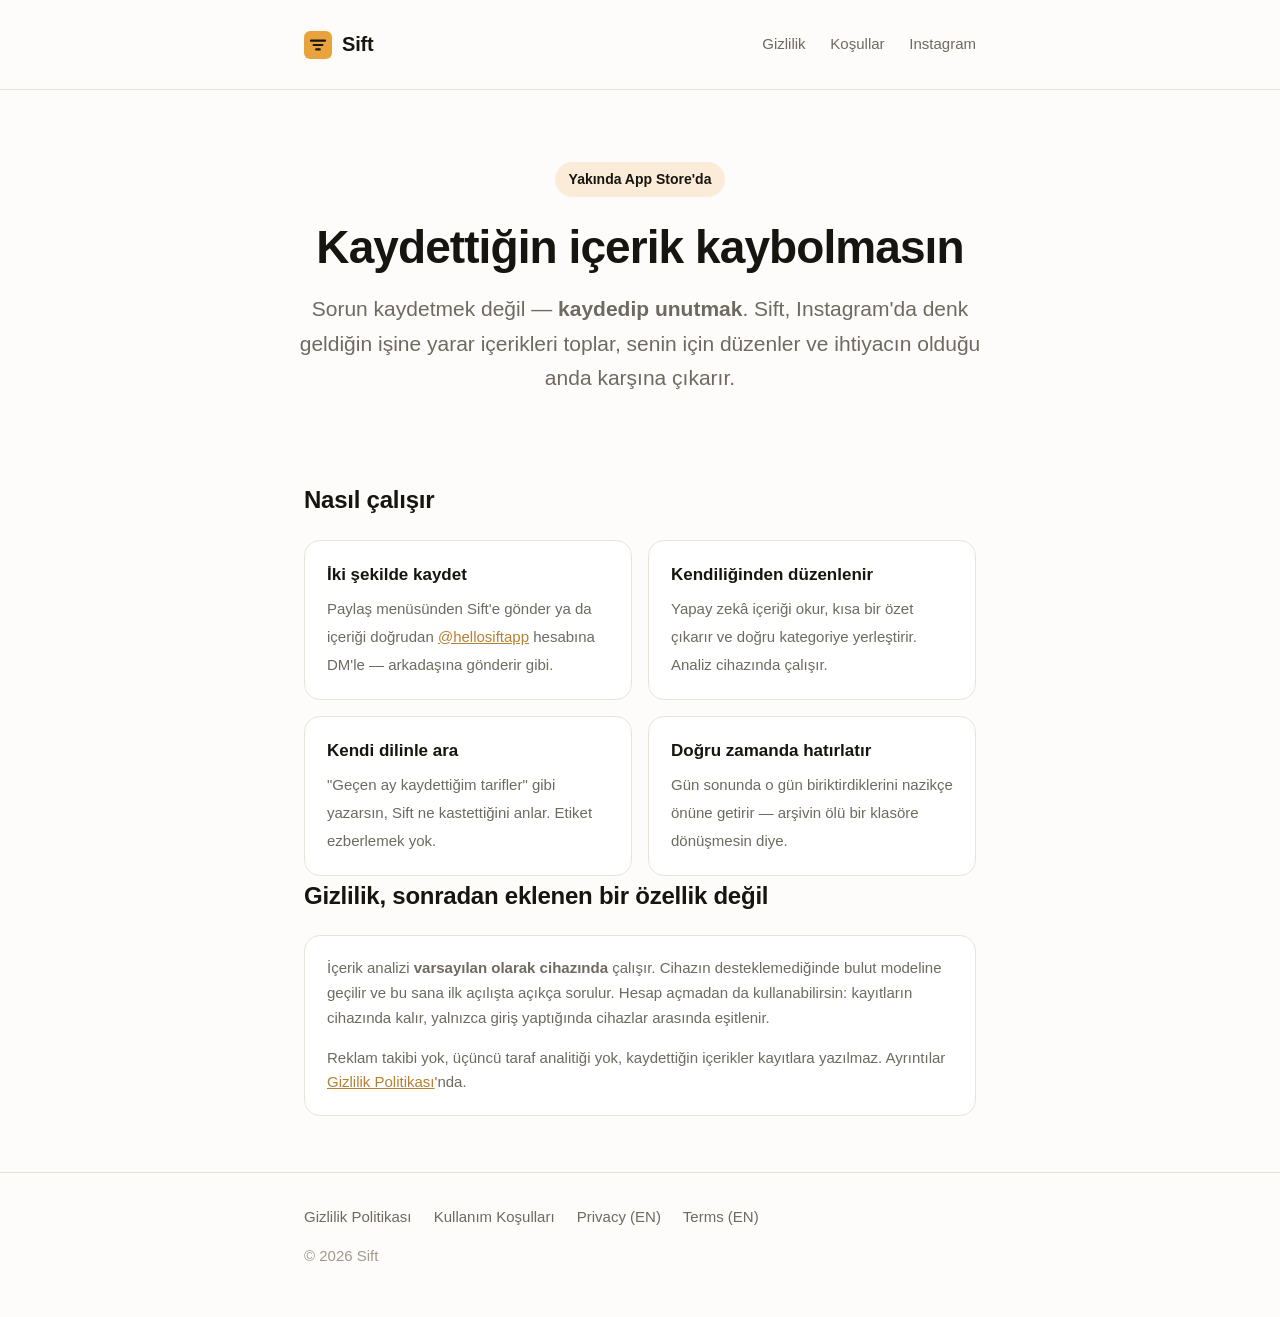
==== index.html @ 20af471c "feat: add Sift public site with privacy policy and terms Static landing page plus the legal document" ====
<!doctype html>
<html lang="tr">
<head>
<meta charset="utf-8">
<meta name="viewport" content="width=device-width, initial-scale=1">
<title>Sift — Kaydettiğin içerik kaybolmasın</title>
<meta name="description" content="Sift, Instagram'da kaydettiğin içerikleri cihazında yapay zekâ ile düzenleyen ve doğru zamanda karşına çıkaran kişisel içerik asistanı.">
<link rel="icon" href="favicon.svg" type="image/svg+xml">
<link rel="stylesheet" href="style.css">
</head>
<body>

<header class="site">
  <div class="wrap">
    <a class="brand" href="./">
      <svg viewBox="0 0 64 64" aria-hidden="true">
        <rect width="64" height="64" rx="14" fill="#e8a33d"/>
        <path d="M16 22h32M22 32h20M28 42h8" stroke="#17150f" stroke-width="5"
              stroke-linecap="round" fill="none"/>
      </svg>
      Sift
    </a>
    <nav class="site">
      <a href="privacy.html">Gizlilik</a>
      <a href="terms.html">Koşullar</a>
      <a href="https://www.instagram.com/hellosiftapp/">Instagram</a>
    </nav>
  </div>
</header>

<main>
  <div class="hero wrap">
    <span class="badge">Yakında App Store'da</span>
    <h1>Kaydettiğin içerik kaybolmasın</h1>
    <p class="lede">
      Sorun kaydetmek değil — <strong>kaydedip unutmak</strong>. Sift, Instagram'da
      denk geldiğin işine yarar içerikleri toplar, senin için düzenler ve
      ihtiyacın olduğu anda karşına çıkarır.
    </p>
  </div>

  <section class="wrap">
    <h2>Nasıl çalışır</h2>
    <ul class="features">
      <li>
        <strong>İki şekilde kaydet</strong>
        <span>Paylaş menüsünden Sift'e gönder ya da içeriği doğrudan
          <a href="https://www.instagram.com/hellosiftapp/">@hellosiftapp</a>
          hesabına DM'le — arkadaşına gönderir gibi.</span>
      </li>
      <li>
        <strong>Kendiliğinden düzenlenir</strong>
        <span>Yapay zekâ içeriği okur, kısa bir özet çıkarır ve doğru kategoriye
          yerleştirir. Analiz cihazında çalışır.</span>
      </li>
      <li>
        <strong>Kendi dilinle ara</strong>
        <span>"Geçen ay kaydettiğim tarifler" gibi yazarsın, Sift ne kastettiğini
          anlar. Etiket ezberlemek yok.</span>
      </li>
      <li>
        <strong>Doğru zamanda hatırlatır</strong>
        <span>Gün sonunda o gün biriktirdiklerini nazikçe önüne getirir —
          arşivin ölü bir klasöre dönüşmesin diye.</span>
      </li>
    </ul>
  </section>

  <section class="wrap">
    <h2>Gizlilik, sonradan eklenen bir özellik değil</h2>
    <div class="note">
      <p style="margin-top:0">
        İçerik analizi <strong>varsayılan olarak cihazında</strong> çalışır.
        Cihazın desteklemediğinde bulut modeline geçilir ve bu sana ilk açılışta
        açıkça sorulur. Hesap açmadan da kullanabilirsin: kayıtların cihazında
        kalır, yalnızca giriş yaptığında cihazlar arasında eşitlenir.
      </p>
      <p style="margin-bottom:0">
        Reklam takibi yok, üçüncü taraf analitiği yok, kaydettiğin içerikler
        kayıtlara yazılmaz. Ayrıntılar
        <a href="privacy.html">Gizlilik Politikası</a>'nda.
      </p>
    </div>
  </section>
</main>

<footer class="site">
  <div class="wrap">
    <a href="privacy.html">Gizlilik Politikası</a>
    <a href="terms.html">Kullanım Koşulları</a>
    <a href="privacy.en.html">Privacy (EN)</a>
    <a href="terms.en.html">Terms (EN)</a>
    <div class="copyright">© 2026 Sift</div>
  </div>
</footer>

</body>
</html>
---- style.css ----
/* Sift — shared styles. Palette mirrors the app's design tokens
   (SiftKit/Sources/SiftDesignSystem/Resources/Colors.xcassets). */

:root {
  --accent: #e8a33d;
  --canvas: #fdfcfa;
  --surface: #ffffff;
  --text-primary: #17150f;
  --text-secondary: #6e6a61;
  --text-tertiary: #a09a8e;
  --separator: #e8e3da;
  --radius: 16px;
  --max-width: 720px;
}

@media (prefers-color-scheme: dark) {
  :root {
    --accent: #ffc15e;
    --canvas: #0e0d0b;
    --surface: #1a1815;
    --text-primary: #f7f5f1;
    --text-secondary: #a8a29a;
    --text-tertiary: #736e66;
    --separator: #2c2924;
  }
}

*,
*::before,
*::after {
  box-sizing: border-box;
}

html {
  -webkit-text-size-adjust: 100%;
}

body {
  margin: 0;
  padding: 0;
  background: var(--canvas);
  color: var(--text-primary);
  font-family: -apple-system, BlinkMacSystemFont, "Segoe UI", Roboto,
    "Helvetica Neue", Arial, sans-serif;
  font-size: 17px;
  line-height: 1.65;
  -webkit-font-smoothing: antialiased;
}

.wrap {
  max-width: var(--max-width);
  margin: 0 auto;
  padding: 0 24px;
}

/* Header */

header.site {
  padding: 28px 0;
  border-bottom: 1px solid var(--separator);
}

header.site .wrap {
  display: flex;
  align-items: center;
  justify-content: space-between;
  gap: 16px;
  flex-wrap: wrap;
}

.brand {
  display: inline-flex;
  align-items: center;
  gap: 10px;
  font-weight: 700;
  font-size: 20px;
  color: var(--text-primary);
  text-decoration: none;
  letter-spacing: -0.01em;
}

.brand svg {
  width: 28px;
  height: 28px;
  flex: 0 0 auto;
}

nav.site a {
  color: var(--text-secondary);
  text-decoration: none;
  font-size: 15px;
  margin-left: 20px;
}

nav.site a:hover {
  color: var(--text-primary);
}

/* Hero */

.hero {
  padding: 72px 0 56px;
  text-align: center;
}

.hero h1 {
  font-size: clamp(32px, 6vw, 46px);
  line-height: 1.15;
  letter-spacing: -0.02em;
  margin: 0 0 18px;
}

.hero p.lede {
  font-size: clamp(18px, 2.6vw, 21px);
  color: var(--text-secondary);
  margin: 0 auto 28px;
  max-width: 34em;
}

.badge {
  display: inline-block;
  padding: 6px 14px;
  border-radius: 999px;
  background: color-mix(in srgb, var(--accent) 18%, transparent);
  color: var(--text-primary);
  font-size: 14px;
  font-weight: 600;
  margin-bottom: 24px;
}

/* Cards / features */

section {
  padding: 40px 0;
}

h2 {
  font-size: 24px;
  letter-spacing: -0.01em;
  margin: 0 0 20px;
}

h3 {
  font-size: 18px;
  margin: 32px 0 8px;
}

.features {
  display: grid;
  gap: 16px;
  grid-template-columns: repeat(auto-fit, minmax(260px, 1fr));
  list-style: none;
  padding: 0;
  margin: 0;
}

.features li {
  background: var(--surface);
  border: 1px solid var(--separator);
  border-radius: var(--radius);
  padding: 20px 22px;
}

.features strong {
  display: block;
  margin-bottom: 6px;
  font-size: 17px;
}

.features span {
  color: var(--text-secondary);
  font-size: 15px;
}

.note {
  background: var(--surface);
  border: 1px solid var(--separator);
  border-radius: var(--radius);
  padding: 20px 22px;
  color: var(--text-secondary);
  font-size: 15px;
}

/* Legal documents */

.doc {
  padding: 48px 0 16px;
}

.doc h1 {
  font-size: clamp(28px, 5vw, 36px);
  letter-spacing: -0.02em;
  margin: 0 0 8px;
}

.doc .updated {
  color: var(--text-tertiary);
  font-size: 15px;
  margin: 0 0 32px;
}

.doc h2 {
  font-size: 21px;
  margin: 40px 0 12px;
  padding-top: 8px;
  border-top: 1px solid var(--separator);
}

.doc p,
.doc li {
  color: var(--text-secondary);
}

.doc strong {
  color: var(--text-primary);
}

.doc ul {
  padding-left: 22px;
}

.doc li {
  margin-bottom: 8px;
}

.lang-switch {
  display: inline-block;
  margin-bottom: 24px;
  font-size: 15px;
  color: var(--text-secondary);
}

a {
  color: color-mix(in srgb, var(--accent) 75%, var(--text-primary));
}

/* Footer */

footer.site {
  border-top: 1px solid var(--separator);
  margin-top: 56px;
  padding: 32px 0 48px;
  color: var(--text-tertiary);
  font-size: 15px;
}

footer.site a {
  color: var(--text-secondary);
  text-decoration: none;
  margin-right: 18px;
}

footer.site a:hover {
  color: var(--text-primary);
}

footer.site .copyright {
  margin-top: 14px;
}
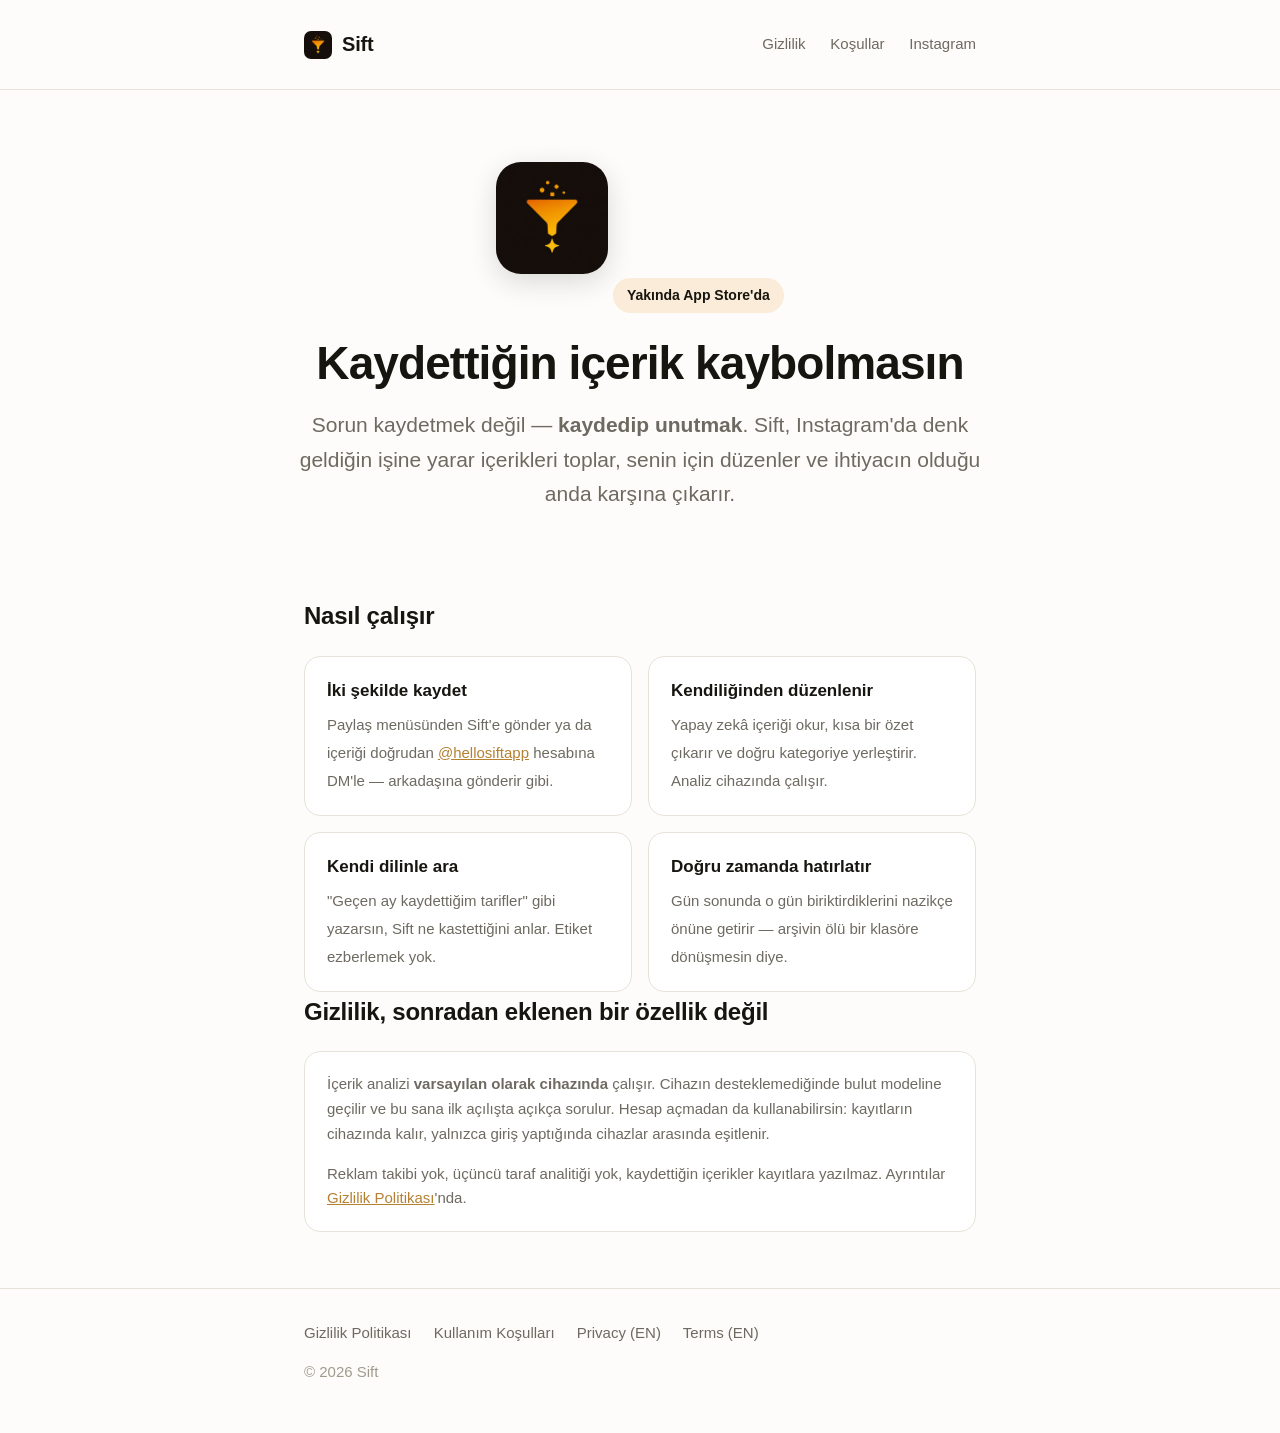
==== commit a03a3857: "feat: use the real app icon across the site Replaces the placeholder mark with the funnel icon: web-" ====
--- a/index.html
+++ b/index.html
@@ -5,19 +5,21 @@
 <meta name="viewport" content="width=device-width, initial-scale=1">
 <title>Sift — Kaydettiğin içerik kaybolmasın</title>
 <meta name="description" content="Sift, Instagram'da kaydettiğin içerikleri cihazında yapay zekâ ile düzenleyen ve doğru zamanda karşına çıkaran kişisel içerik asistanı.">
-<link rel="icon" href="favicon.svg" type="image/svg+xml">
+<link rel="icon" href="icon-64.png" type="image/png">
+<link rel="apple-touch-icon" href="icon-180.png">
 <link rel="stylesheet" href="style.css">
+<meta property="og:title" content="Sift — Kaydettiğin içerik kaybolmasın">
+<meta property="og:description" content="Instagram'da kaydettiğin içerikleri cihazında yapay zekâ ile düzenleyen ve doğru zamanda karşına çıkaran kişisel içerik asistanı.">
+<meta property="og:image" content="icon-512.png">
+<meta property="og:type" content="website">
+<meta name="twitter:card" content="summary">
 </head>
 <body>
 
 <header class="site">
   <div class="wrap">
     <a class="brand" href="./">
-      <svg viewBox="0 0 64 64" aria-hidden="true">
-        <rect width="64" height="64" rx="14" fill="#e8a33d"/>
-        <path d="M16 22h32M22 32h20M28 42h8" stroke="#17150f" stroke-width="5"
-              stroke-linecap="round" fill="none"/>
-      </svg>
+      <img src="icon-64.png" alt="" width="28" height="28">
       Sift
     </a>
     <nav class="site">
@@ -30,6 +32,8 @@
 
 <main>
   <div class="hero wrap">
+    <img class="hero-icon" src="icon-512.png" alt="Sift uygulama simgesi"
+         width="112" height="112">
     <span class="badge">Yakında App Store'da</span>
     <h1>Kaydettiğin içerik kaybolmasın</h1>
     <p class="lede">
--- a/style.css
+++ b/style.css
@@ -79,10 +79,11 @@
   letter-spacing: -0.01em;
 }
 
-.brand svg {
+.brand img {
   width: 28px;
   height: 28px;
   flex: 0 0 auto;
+  border-radius: 7px;
 }
 
 nav.site a {
@@ -101,6 +102,22 @@
 .hero {
   padding: 72px 0 56px;
   text-align: center;
+}
+
+.hero-icon {
+  width: 112px;
+  height: 112px;
+  border-radius: 25px;
+  margin-bottom: 26px;
+  /* The icon carries its own dark background, so it needs separation from a
+     light canvas but not from a dark one. */
+  box-shadow: 0 8px 28px rgb(0 0 0 / 14%);
+}
+
+@media (prefers-color-scheme: dark) {
+  .hero-icon {
+    box-shadow: none;
+  }
 }
 
 .hero h1 {
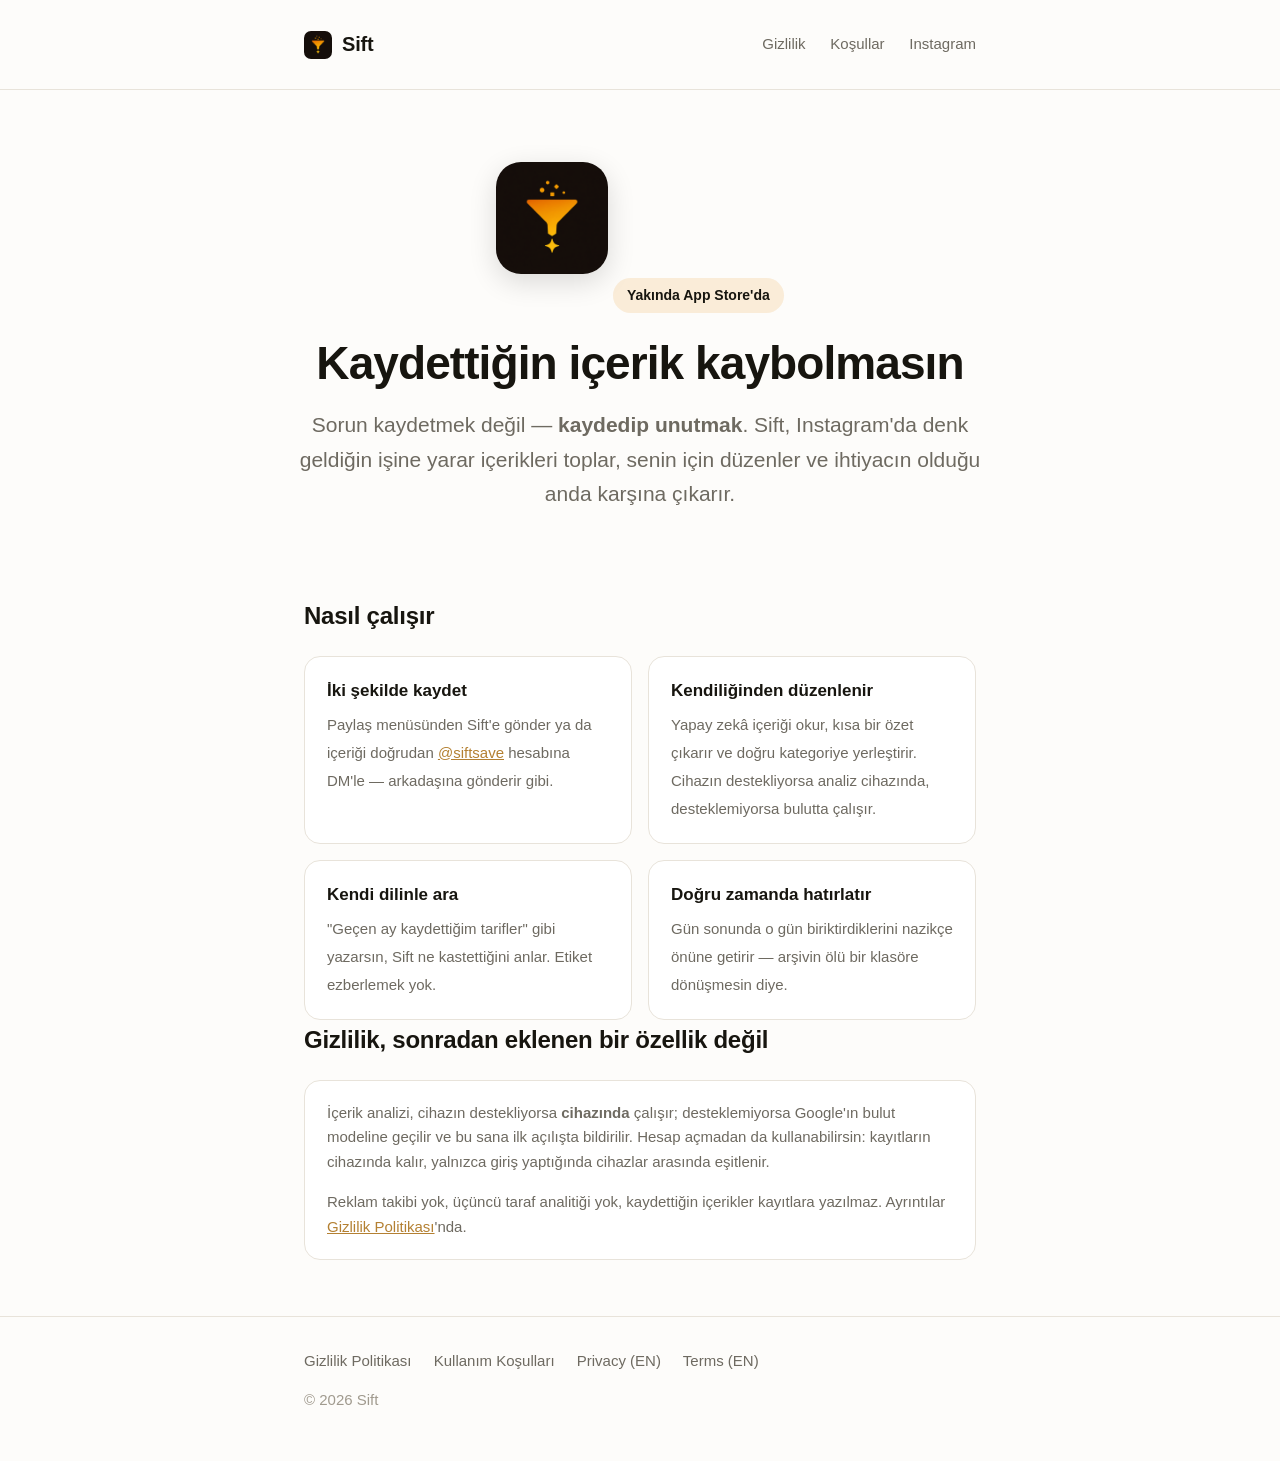
==== commit d7b9b160: "docs: bring the policy pages up to date with the shipping app The privacy policy predated the DM cap" ====
--- a/index.html
+++ b/index.html
@@ -4,12 +4,12 @@
 <meta charset="utf-8">
 <meta name="viewport" content="width=device-width, initial-scale=1">
 <title>Sift — Kaydettiğin içerik kaybolmasın</title>
-<meta name="description" content="Sift, Instagram'da kaydettiğin içerikleri cihazında yapay zekâ ile düzenleyen ve doğru zamanda karşına çıkaran kişisel içerik asistanı.">
+<meta name="description" content="Sift, Instagram'da kaydettiğin içerikleri yapay zekâ ile düzenleyen ve doğru zamanda karşına çıkaran kişisel içerik asistanı.">
 <link rel="icon" href="icon-64.png" type="image/png">
 <link rel="apple-touch-icon" href="icon-180.png">
 <link rel="stylesheet" href="style.css">
 <meta property="og:title" content="Sift — Kaydettiğin içerik kaybolmasın">
-<meta property="og:description" content="Instagram'da kaydettiğin içerikleri cihazında yapay zekâ ile düzenleyen ve doğru zamanda karşına çıkaran kişisel içerik asistanı.">
+<meta property="og:description" content="Instagram'da kaydettiğin içerikleri yapay zekâ ile düzenleyen ve doğru zamanda karşına çıkaran kişisel içerik asistanı.">
 <meta property="og:image" content="icon-512.png">
 <meta property="og:type" content="website">
 <meta name="twitter:card" content="summary">
@@ -25,7 +25,7 @@
     <nav class="site">
       <a href="privacy.html">Gizlilik</a>
       <a href="terms.html">Koşullar</a>
-      <a href="https://www.instagram.com/hellosiftapp/">Instagram</a>
+      <a href="https://www.instagram.com/siftsave/">Instagram</a>
     </nav>
   </div>
 </header>
@@ -49,13 +49,14 @@
       <li>
         <strong>İki şekilde kaydet</strong>
         <span>Paylaş menüsünden Sift'e gönder ya da içeriği doğrudan
-          <a href="https://www.instagram.com/hellosiftapp/">@hellosiftapp</a>
+          <a href="https://www.instagram.com/siftsave/">@siftsave</a>
           hesabına DM'le — arkadaşına gönderir gibi.</span>
       </li>
       <li>
         <strong>Kendiliğinden düzenlenir</strong>
         <span>Yapay zekâ içeriği okur, kısa bir özet çıkarır ve doğru kategoriye
-          yerleştirir. Analiz cihazında çalışır.</span>
+          yerleştirir. Cihazın destekliyorsa analiz cihazında, desteklemiyorsa
+          bulutta çalışır.</span>
       </li>
       <li>
         <strong>Kendi dilinle ara</strong>
@@ -74,10 +75,10 @@
     <h2>Gizlilik, sonradan eklenen bir özellik değil</h2>
     <div class="note">
       <p style="margin-top:0">
-        İçerik analizi <strong>varsayılan olarak cihazında</strong> çalışır.
-        Cihazın desteklemediğinde bulut modeline geçilir ve bu sana ilk açılışta
-        açıkça sorulur. Hesap açmadan da kullanabilirsin: kayıtların cihazında
-        kalır, yalnızca giriş yaptığında cihazlar arasında eşitlenir.
+        İçerik analizi, cihazın destekliyorsa <strong>cihazında</strong>
+        çalışır; desteklemiyorsa Google'ın bulut modeline geçilir ve bu sana ilk
+        açılışta bildirilir. Hesap açmadan da kullanabilirsin: kayıtların
+        cihazında kalır, yalnızca giriş yaptığında cihazlar arasında eşitlenir.
       </p>
       <p style="margin-bottom:0">
         Reklam takibi yok, üçüncü taraf analitiği yok, kaydettiğin içerikler
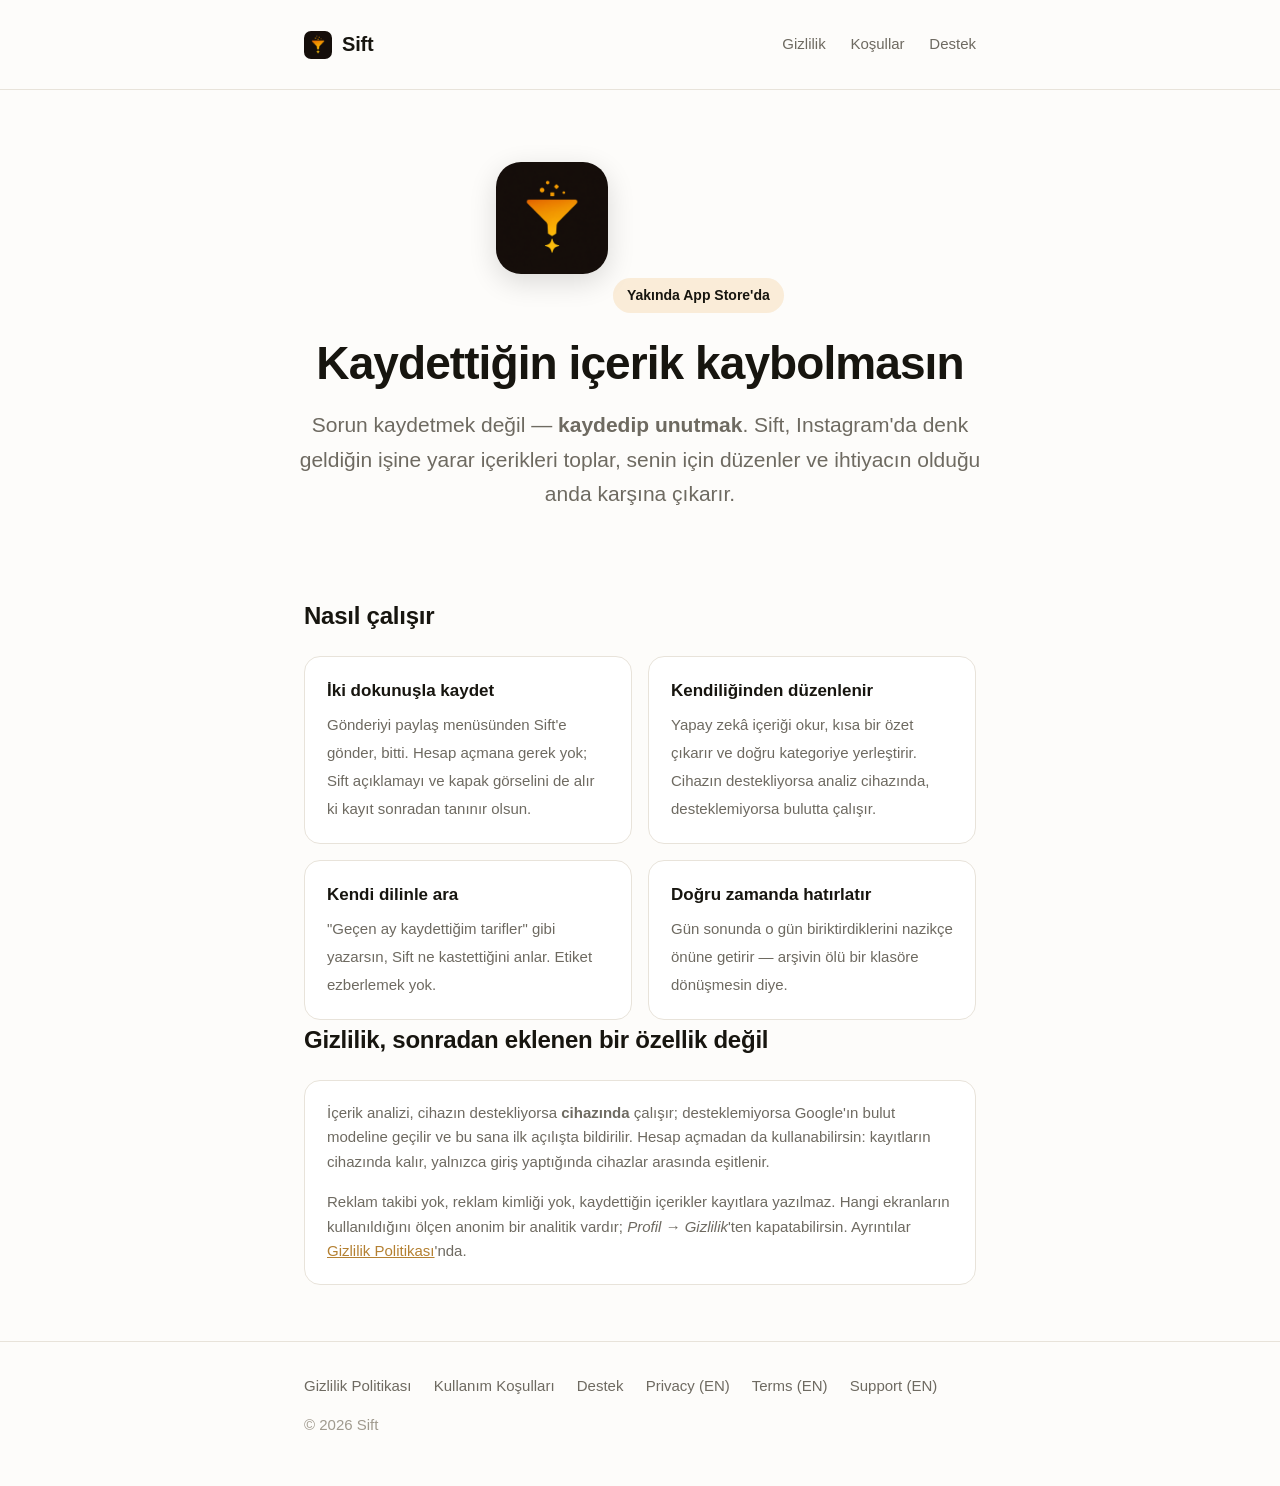
==== commit e4e2efbb: "docs: update the landing page and README for v1.0 The landing page advertised two ways to save, one " ====
--- a/index.html
+++ b/index.html
@@ -25,7 +25,7 @@
     <nav class="site">
       <a href="privacy.html">Gizlilik</a>
       <a href="terms.html">Koşullar</a>
-      <a href="https://www.instagram.com/siftsave/">Instagram</a>
+      <a href="support.html">Destek</a>
     </nav>
   </div>
 </header>
@@ -47,10 +47,10 @@
     <h2>Nasıl çalışır</h2>
     <ul class="features">
       <li>
-        <strong>İki şekilde kaydet</strong>
-        <span>Paylaş menüsünden Sift'e gönder ya da içeriği doğrudan
-          <a href="https://www.instagram.com/siftsave/">@siftsave</a>
-          hesabına DM'le — arkadaşına gönderir gibi.</span>
+        <strong>İki dokunuşla kaydet</strong>
+        <span>Gönderiyi paylaş menüsünden Sift'e gönder, bitti. Hesap açmana
+          gerek yok; Sift açıklamayı ve kapak görselini de alır ki kayıt
+          sonradan tanınır olsun.</span>
       </li>
       <li>
         <strong>Kendiliğinden düzenlenir</strong>
@@ -81,8 +81,9 @@
         cihazında kalır, yalnızca giriş yaptığında cihazlar arasında eşitlenir.
       </p>
       <p style="margin-bottom:0">
-        Reklam takibi yok, üçüncü taraf analitiği yok, kaydettiğin içerikler
-        kayıtlara yazılmaz. Ayrıntılar
+        Reklam takibi yok, reklam kimliği yok, kaydettiğin içerikler kayıtlara
+        yazılmaz. Hangi ekranların kullanıldığını ölçen anonim bir analitik
+        vardır; <em>Profil → Gizlilik</em>'ten kapatabilirsin. Ayrıntılar
         <a href="privacy.html">Gizlilik Politikası</a>'nda.
       </p>
     </div>
@@ -93,8 +94,10 @@
   <div class="wrap">
     <a href="privacy.html">Gizlilik Politikası</a>
     <a href="terms.html">Kullanım Koşulları</a>
+    <a href="support.html">Destek</a>
     <a href="privacy.en.html">Privacy (EN)</a>
     <a href="terms.en.html">Terms (EN)</a>
+    <a href="support.en.html">Support (EN)</a>
     <div class="copyright">© 2026 Sift</div>
   </div>
 </footer>
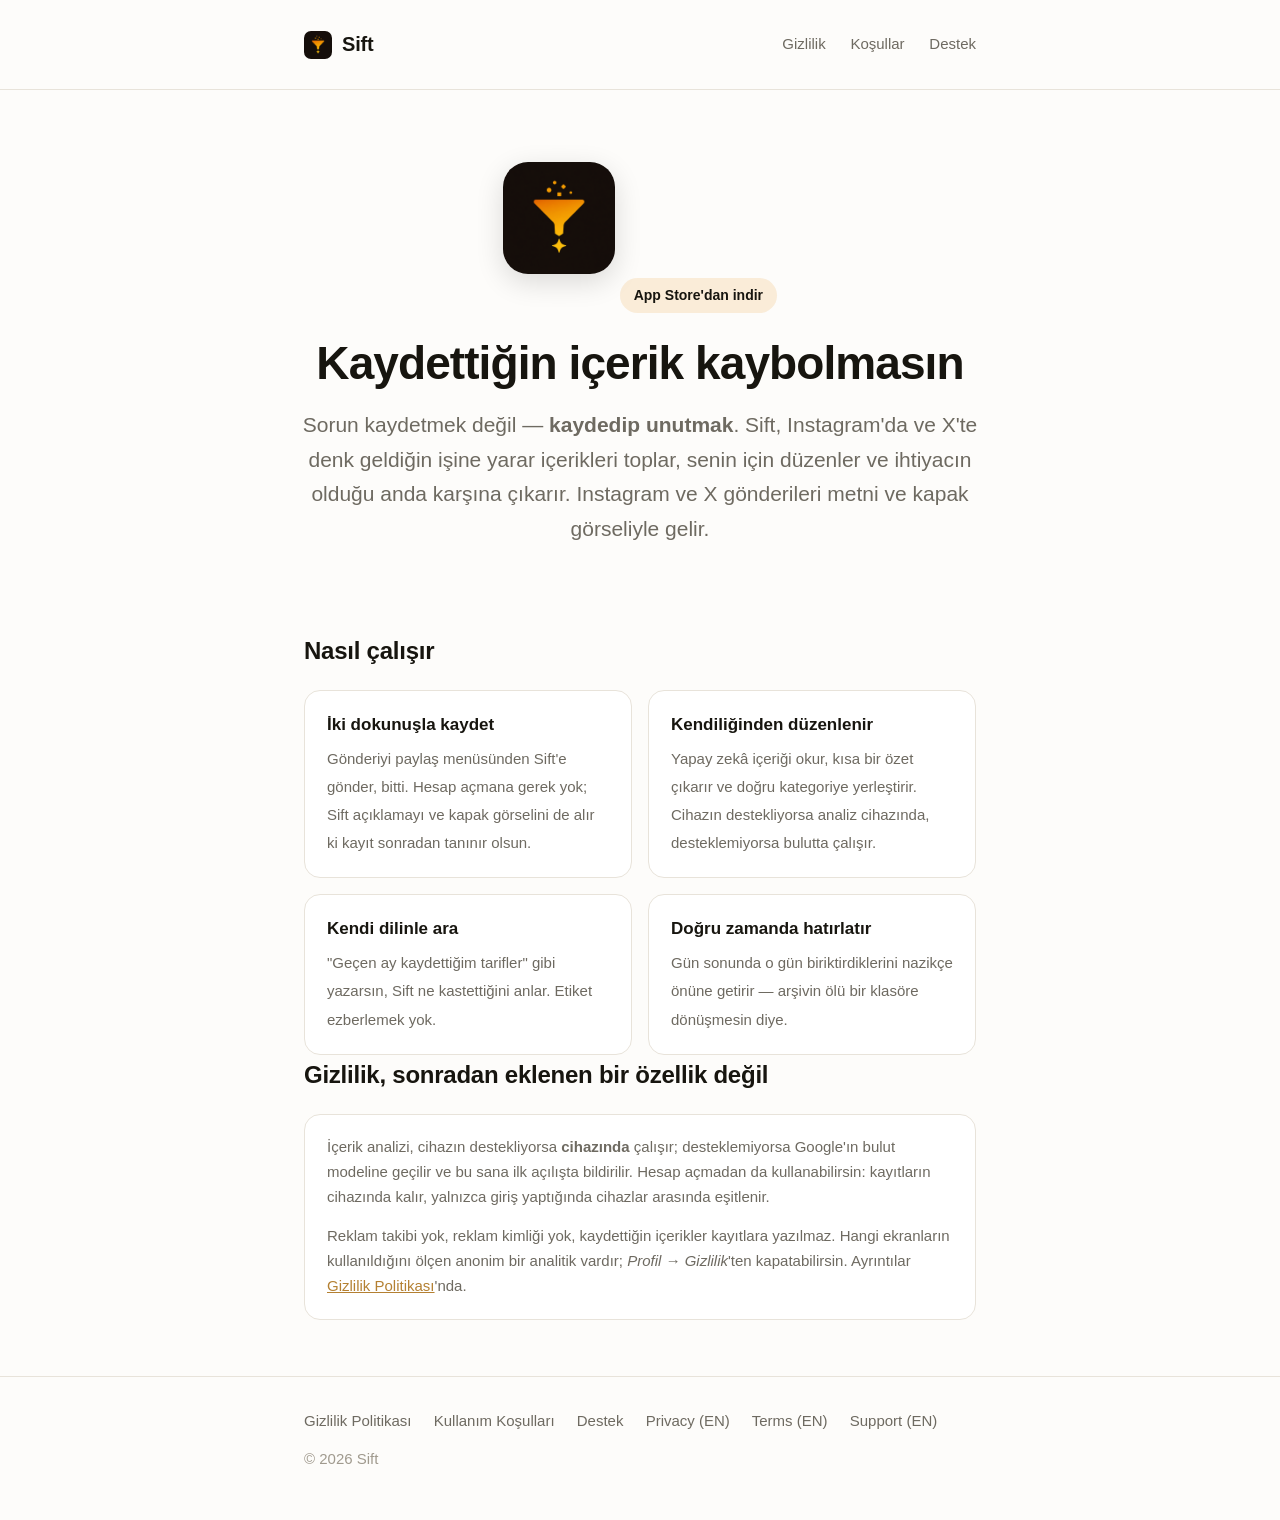
==== commit acb62ac2: "docs: describe X support and the current app for v1.1 Landing, support and both privacy policies now" ====
--- a/index.html
+++ b/index.html
@@ -4,12 +4,12 @@
 <meta charset="utf-8">
 <meta name="viewport" content="width=device-width, initial-scale=1">
 <title>Sift — Kaydettiğin içerik kaybolmasın</title>
-<meta name="description" content="Sift, Instagram'da kaydettiğin içerikleri yapay zekâ ile düzenleyen ve doğru zamanda karşına çıkaran kişisel içerik asistanı.">
+<meta name="description" content="Sift, Instagram'da ve X'te kaydettiğin içerikleri yapay zekâ ile düzenleyen ve doğru zamanda karşına çıkaran kişisel içerik asistanı.">
 <link rel="icon" href="icon-64.png" type="image/png">
 <link rel="apple-touch-icon" href="icon-180.png">
 <link rel="stylesheet" href="style.css">
 <meta property="og:title" content="Sift — Kaydettiğin içerik kaybolmasın">
-<meta property="og:description" content="Instagram'da kaydettiğin içerikleri yapay zekâ ile düzenleyen ve doğru zamanda karşına çıkaran kişisel içerik asistanı.">
+<meta property="og:description" content="Instagram'da ve X'te kaydettiğin içerikleri yapay zekâ ile düzenleyen ve doğru zamanda karşına çıkaran kişisel içerik asistanı.">
 <meta property="og:image" content="icon-512.png">
 <meta property="og:type" content="website">
 <meta name="twitter:card" content="summary">
@@ -34,12 +34,13 @@
   <div class="hero wrap">
     <img class="hero-icon" src="icon-512.png" alt="Sift uygulama simgesi"
          width="112" height="112">
-    <span class="badge">Yakında App Store'da</span>
+    <a class="badge" href="https://apps.apple.com/app/id6790559785">App Store'dan indir</a>
     <h1>Kaydettiğin içerik kaybolmasın</h1>
     <p class="lede">
-      Sorun kaydetmek değil — <strong>kaydedip unutmak</strong>. Sift, Instagram'da
-      denk geldiğin işine yarar içerikleri toplar, senin için düzenler ve
-      ihtiyacın olduğu anda karşına çıkarır.
+      Sorun kaydetmek değil — <strong>kaydedip unutmak</strong>. Sift, Instagram'da ve
+      X'te denk geldiğin işine yarar içerikleri toplar, senin için düzenler ve
+      ihtiyacın olduğu anda karşına çıkarır. Instagram ve X gönderileri metni ve
+      kapak görseliyle gelir.
     </p>
   </div>
 
--- a/style.css
+++ b/style.css
@@ -145,6 +145,14 @@
   margin-bottom: 24px;
 }
 
+a.badge {
+  text-decoration: none;
+}
+
+a.badge:hover {
+  background: color-mix(in srgb, var(--accent) 28%, transparent);
+}
+
 /* Cards / features */
 
 section {
